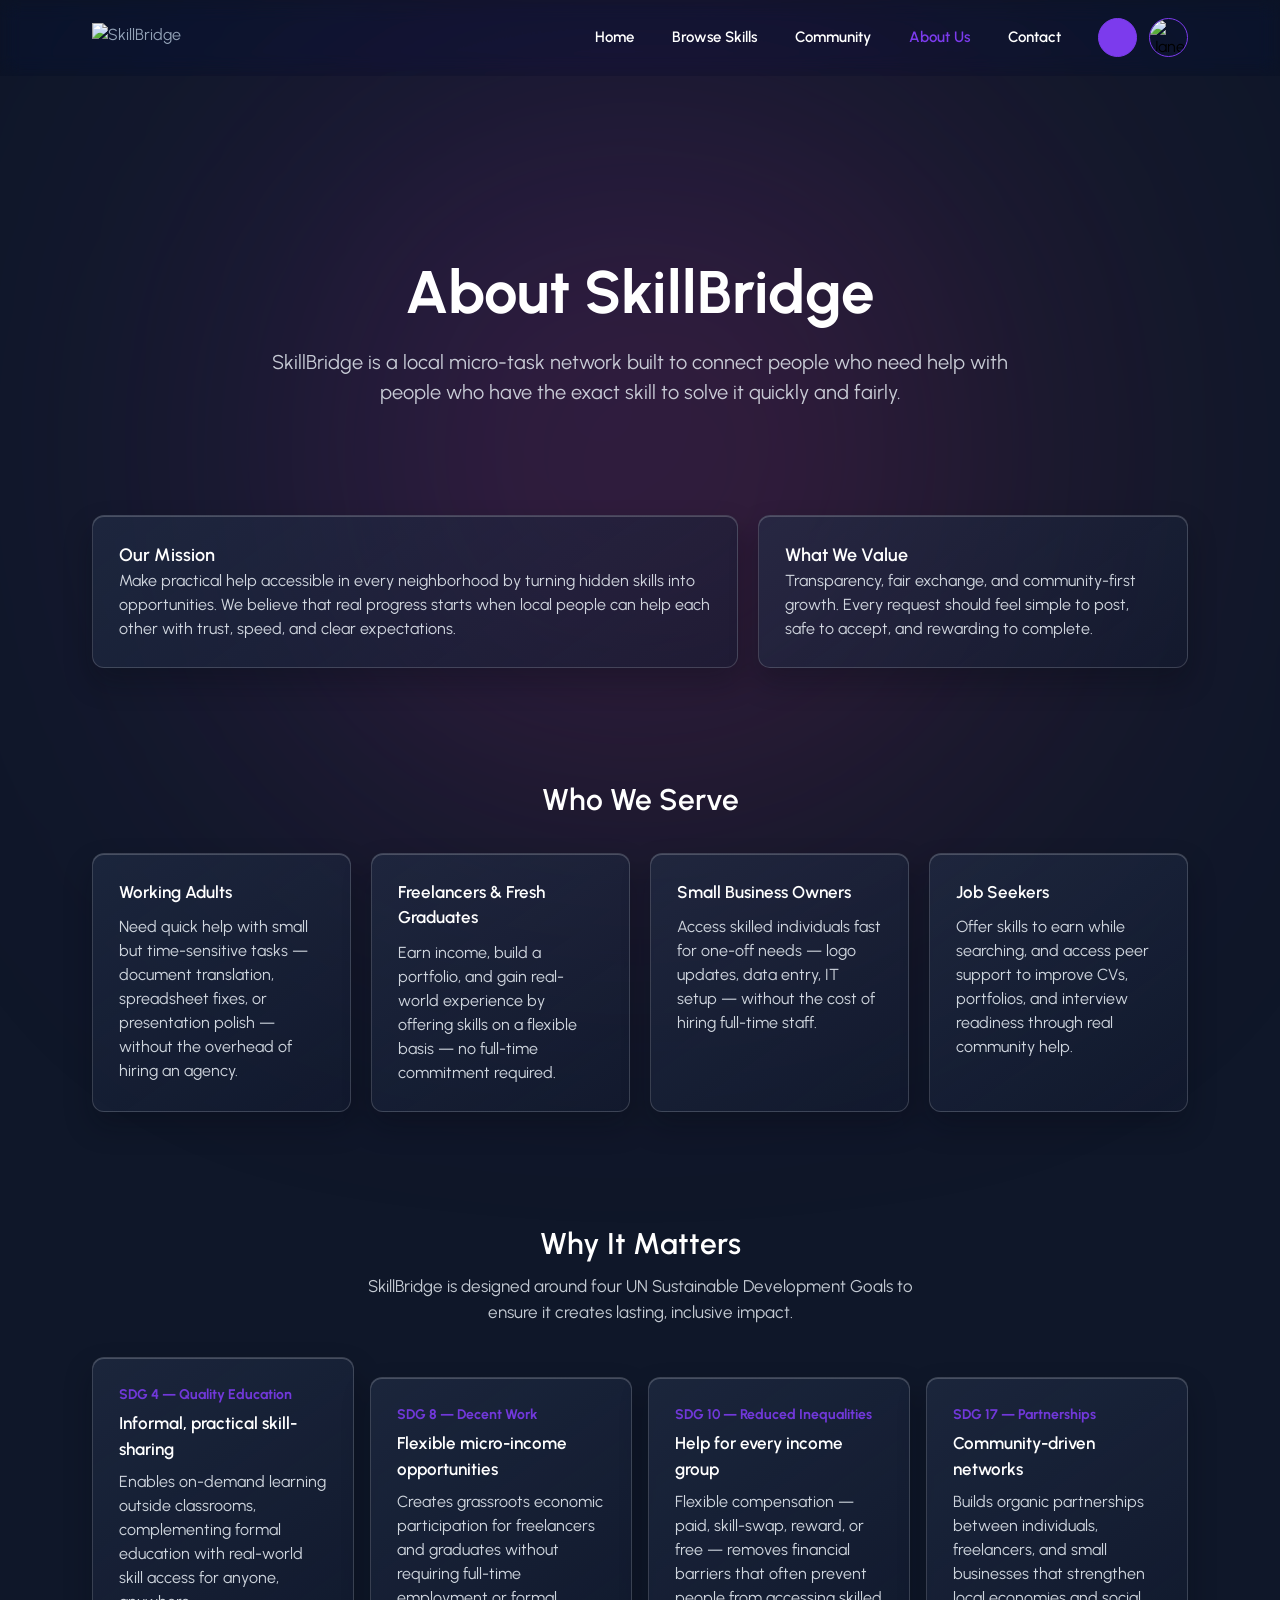
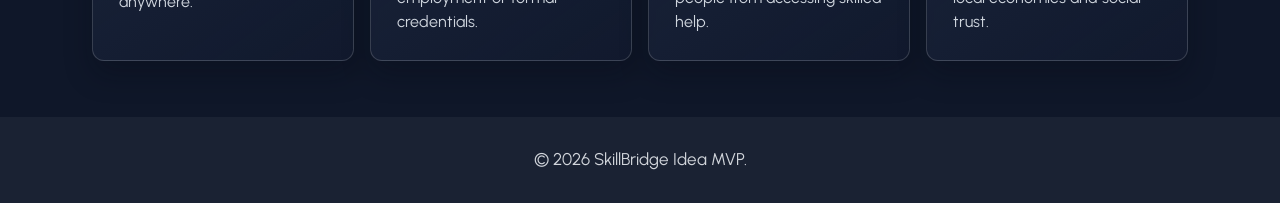
==== about-us.html @ 65a3cb04 "Initial commit to repository for documentation, references, and rollback" ====
<!doctype html>
<html lang="en">
    <head>
        <meta charset="UTF-8" />
        <meta http-equiv="X-UA-Compatible" content="IE=edge" />
        <meta name="viewport" content="width=device-width, initial-scale=1.0" />

        <title>SkillBridge - About Us</title>
        <meta name="title" content="SkillBridge - About Us" />
        <meta
            name="description"
            content="Learn the mission behind SkillBridge and how we empower local problem-solving."
        />

        <link rel="shortcut icon" href="./favicon.svg" type="image/svg+xml" />
        <link rel="preconnect" href="https://fonts.googleapis.com" />
        <link rel="preconnect" href="https://fonts.gstatic.com" crossorigin />
        <link
            href="https://fonts.googleapis.com/css2?family=Urbanist:wght@400;500;600;700&display=swap"
            rel="stylesheet"
        />
        <link rel="stylesheet" href="./assets/css/style.css" />

        <style>
            .page-hero {
                --section-padding: 220px 42px;
                text-align: center;
            }

            .page-hero .section-text {
                color: var(--alice-blue-2);
                opacity: 0.85;
                max-width: 760px;
                margin: 14px auto 0;
            }

            .about-panel {
                border: 1px solid var(--white_a16);
                border-radius: var(--radius-12);
                background: linear-gradient(
                    145deg,
                    hsla(220, 35%, 21%, 0.6),
                    hsla(224, 43%, 14%, 0.45)
                );
                box-shadow:
                    inset 0 1px 0 hsla(0, 0%, 100%, 0.2),
                    0 14px 28px hsla(220, 58%, 5%, 0.3);
                padding: 26px;
            }

            .about-panel + .about-panel {
                margin-top: 20px;
            }

            .about-panel p {
                color: var(--alice-blue-2);
                opacity: 0.9;
            }

            @media (min-width: 768px) {
                .page-hero {
                    --section-padding: 252px 52px;
                }

                .about-layout {
                    display: grid;
                    grid-template-columns: 1.2fr 0.8fr;
                    gap: 20px;
                }

                .about-layout .about-panel + .about-panel {
                    margin-top: 0;
                }
            }
        </style>
    </head>

    <body id="top">
        <header class="header" data-header>
            <div class="container">
                <a href="./index.html">
                    <img
                        src="./assets/images/logo-small.svg"
                        width="40"
                        height="40"
                        alt="SkillBridge home"
                        class="logo-small"
                    />
                    <img
                        src="./assets/images/logo.svg"
                        width="126"
                        height="28"
                        alt="SkillBridge home"
                        class="logo"
                    />
                </a>

                <nav class="navbar" data-navbar>
                    <ul class="navbar-list">
                        <li>
                            <a
                                href="./index.html"
                                class="navbar-link label-lg link:hover"
                                >Home</a
                            >
                        </li>
                        <li>
                            <a
                                href="./browse-skills.html"
                                class="navbar-link label-lg link:hover"
                                >Browse Skills</a
                            >
                        </li>
                        <li>
                            <a
                                href="./community.html"
                                class="navbar-link label-lg link:hover"
                                >Community</a
                            >
                        </li>
                        <li>
                            <a
                                href="./about-us.html"
                                class="navbar-link label-lg link:hover"
                                aria-current="page"
                                >About Us</a
                            >
                        </li>
                        <li>
                            <a
                                href="./contact.html"
                                class="navbar-link label-lg link:hover"
                                >Contact</a
                            >
                        </li>
                    </ul>
                </nav>

                <div class="header-action">
                    <button
                        class="btn-icon primary"
                        aria-label="Post a Task"
                        onclick="openTaskModal()"
                    >
                        <ion-icon name="add-circle-outline"></ion-icon>
                    </button>

                    <button
                        class="btn-icon profil-btn"
                        aria-label="SkillBridge account: Jane Doe"
                    >
                        <img
                            src="./assets/images/profile.jpg"
                            width="50"
                            height="50"
                            alt="Jane Doe"
                            class="img-cover"
                        />
                    </button>

                    <button
                        class="nav-toggle-btn"
                        aria-label="menu toggle"
                        data-nav-toggler
                    >
                        <ion-icon
                            name="menu-outline"
                            aria-hidden="true"
                            class="default-icon"
                        ></ion-icon>
                        <ion-icon
                            name="close-outline"
                            aria-hidden="true"
                            class="active-icon"
                        ></ion-icon>
                    </button>
                </div>
            </div>
        </header>

        <main>
            <article>
                <section
                    class="section page-hero"
                    aria-label="about skillbridge"
                >
                    <div class="container">
                        <h1 class="headline-lg">About SkillBridge</h1>
                        <p class="section-text body-lg">
                            SkillBridge is a local micro-task network built to
                            connect people who need help with people who have
                            the exact skill to solve it quickly and fairly.
                        </p>
                    </div>
                </section>

                <section class="section" aria-label="about details">
                    <div class="container about-layout">
                        <article class="about-panel">
                            <h2 class="title-md">Our Mission</h2>
                            <p>
                                Make practical help accessible in every
                                neighborhood by turning hidden skills into
                                opportunities. We believe that real progress
                                starts when local people can help each other
                                with trust, speed, and clear expectations.
                            </p>
                        </article>

                        <article class="about-panel">
                            <h2 class="title-md">What We Value</h2>
                            <p>
                                Transparency, fair exchange, and community-first
                                growth. Every request should feel simple to
                                post, safe to accept, and rewarding to complete.
                            </p>
                        </article>
                    </div>
                </section>

                <section class="section" aria-label="who we serve">
                    <div class="container">
                        <h2
                            class="headline-md section-title text-center"
                            style="margin-bottom: 32px"
                        >
                            Who We Serve
                        </h2>
                        <div
                            class="about-layout"
                            style="
                                grid-template-columns: repeat(
                                    auto-fit,
                                    minmax(220px, 1fr)
                                );
                                gap: 20px;
                                display: grid;
                            "
                        >
                            <article class="about-panel">
                                <h3
                                    class="title-sm"
                                    style="margin-bottom: 10px"
                                >
                                    Working Adults
                                </h3>
                                <p>
                                    Need quick help with small but
                                    time-sensitive tasks — document translation,
                                    spreadsheet fixes, or presentation polish —
                                    without the overhead of hiring an agency.
                                </p>
                            </article>

                            <article class="about-panel">
                                <h3
                                    class="title-sm"
                                    style="margin-bottom: 10px"
                                >
                                    Freelancers & Fresh Graduates
                                </h3>
                                <p>
                                    Earn income, build a portfolio, and gain
                                    real-world experience by offering skills on
                                    a flexible basis — no full-time commitment
                                    required.
                                </p>
                            </article>

                            <article class="about-panel">
                                <h3
                                    class="title-sm"
                                    style="margin-bottom: 10px"
                                >
                                    Small Business Owners
                                </h3>
                                <p>
                                    Access skilled individuals fast for one-off
                                    needs — logo updates, data entry, IT setup —
                                    without the cost of hiring full-time staff.
                                </p>
                            </article>

                            <article class="about-panel">
                                <h3
                                    class="title-sm"
                                    style="margin-bottom: 10px"
                                >
                                    Job Seekers
                                </h3>
                                <p>
                                    Offer skills to earn while searching, and
                                    access peer support to improve CVs,
                                    portfolios, and interview readiness through
                                    real community help.
                                </p>
                            </article>
                        </div>
                    </div>
                </section>

                <section class="section" aria-label="sdg alignment">
                    <div class="container">
                        <h2
                            class="headline-md section-title text-center"
                            style="margin-bottom: 10px"
                        >
                            Why It Matters
                        </h2>
                        <p
                            class="body-md text-center section-text"
                            style="
                                color: var(--alice-blue-2);
                                opacity: 0.85;
                                margin-bottom: 32px;
                            "
                        >
                            SkillBridge is designed around four UN Sustainable
                            Development Goals to ensure it creates lasting,
                            inclusive impact.
                        </p>
                        <div
                            style="
                                display: grid;
                                gap: 16px;
                                grid-template-columns: repeat(
                                    auto-fit,
                                    minmax(240px, 1fr)
                                );
                            "
                        >
                            <article class="about-panel">
                                <p
                                    class="label-md"
                                    style="
                                        color: var(--blue-violet);
                                        font-weight: var(--fw-700);
                                        margin-bottom: 6px;
                                    "
                                >
                                    SDG 4 — Quality Education
                                </p>
                                <h3 class="title-sm" style="margin-bottom: 8px">
                                    Informal, practical skill-sharing
                                </h3>
                                <p>
                                    Enables on-demand learning outside
                                    classrooms, complementing formal education
                                    with real-world skill access for anyone,
                                    anywhere.
                                </p>
                            </article>

                            <article class="about-panel">
                                <p
                                    class="label-md"
                                    style="
                                        color: var(--blue-violet);
                                        font-weight: var(--fw-700);
                                        margin-bottom: 6px;
                                    "
                                >
                                    SDG 8 — Decent Work
                                </p>
                                <h3 class="title-sm" style="margin-bottom: 8px">
                                    Flexible micro-income opportunities
                                </h3>
                                <p>
                                    Creates grassroots economic participation
                                    for freelancers and graduates without
                                    requiring full-time employment or formal
                                    credentials.
                                </p>
                            </article>

                            <article class="about-panel">
                                <p
                                    class="label-md"
                                    style="
                                        color: var(--blue-violet);
                                        font-weight: var(--fw-700);
                                        margin-bottom: 6px;
                                    "
                                >
                                    SDG 10 — Reduced Inequalities
                                </p>
                                <h3 class="title-sm" style="margin-bottom: 8px">
                                    Help for every income group
                                </h3>
                                <p>
                                    Flexible compensation — paid, skill-swap,
                                    reward, or free — removes financial barriers
                                    that often prevent people from accessing
                                    skilled help.
                                </p>
                            </article>

                            <article class="about-panel">
                                <p
                                    class="label-md"
                                    style="
                                        color: var(--blue-violet);
                                        font-weight: var(--fw-700);
                                        margin-bottom: 6px;
                                    "
                                >
                                    SDG 17 — Partnerships
                                </p>
                                <h3 class="title-sm" style="margin-bottom: 8px">
                                    Community-driven networks
                                </h3>
                                <p>
                                    Builds organic partnerships between
                                    individuals, freelancers, and small
                                    businesses that strengthen local economies
                                    and social trust.
                                </p>
                            </article>
                        </div>
                    </div>
                </section>
            </article>
        </main>

        <footer class="footer">
            <div class="footer-bottom">
                <div class="container">
                    <p class="body-md text-center copyright">
                        &copy; 2026 SkillBridge Idea MVP.
                    </p>
                </div>
            </div>
        </footer>

        <a
            href="#top"
            class="back-to-top btn-icon"
            aria-label="back to top"
            data-back-top-btn
        >
            <ion-icon name="arrow-up" aria-hidden="true"></ion-icon>
        </a>

        <div class="body-bg-shape"></div>

        <script src="./assets/js/script.js"></script>
        <script
            type="module"
            src="https://unpkg.com/ionicons@5.5.2/dist/ionicons/ionicons.esm.js"
        ></script>
        <script
            nomodule
            src="https://unpkg.com/ionicons@5.5.2/dist/ionicons/ionicons.js"
        ></script>
    </body>
</html>
---- assets/css/style.css ----
/*-----------------------------------*\
  #main.css
\*-----------------------------------*/

/**
 * copyright 2022 codewithsadee
 */

/*-----------------------------------*\
  #CUSTOM PROPERTY
\*-----------------------------------*/

:root {
    /**
   * colors
   */

    --prussian-blue: hsla(217, 33%, 17%, 1);
    --oxford-blue-2: hsla(222, 47%, 11%, 1);
    --oxford-blue: hsla(221, 33%, 15%, 1);
    --blue-violet: hsla(262, 83%, 58%, 1);
    --blue-violet_a5: hsla(262, 83%, 58%, 0.05);
    --blue-violet_a10: hsla(262, 83%, 58%, 0.1);
    --alice-blue: hsla(214, 32%, 91%, 1);
    --alice-blue-2: hsla(215, 30%, 92%, 1);
    --cultured: hsla(220, 14%, 96%, 1);
    --gainsboro: hsla(220, 13%, 91%, 1);
    --light-gray: hsla(216, 12%, 84%, 1);
    --white: hsla(0, 0%, 100%, 1);
    --white_a10: hsla(0, 0%, 100%, 0.1);
    --white_a12: hsla(0, 0%, 100%, 0.12);
    --white_a16: hsla(0, 0%, 100%, 0.16);
    --white_a20: hsla(0, 0%, 100%, 0.2);
    --white_a30: hsla(0, 0%, 100%, 0.3);
    --manatee: hsla(218, 11%, 65%, 1);
    --green-cyan: hsla(161, 94%, 30%, 1);
    --cadet-grey: hsla(215, 20%, 65%, 1);
    --electric-indigo: hsla(263, 70%, 50%, 1);
    --maximum-red: hsla(0, 72%, 51%, 1);
    --black: hsla(0, 0%, 0%, 1);
    --gunmetal: hsla(215, 28%, 17%, 1);

    /**
   * gradient color
   */

    --linear-gradient-1: linear-gradient(
        to top left,
        hsla(0, 72%, 51%, 0.4) 0%,
        hsla(262, 83%, 58%, 0.4)
    );
    --linear-gradient-2: linear-gradient(
        to right,
        hsla(262, 83%, 58%, 1),
        hsla(0, 72%, 51%, 1)
    );
    --glass-surface: linear-gradient(
        145deg,
        hsla(220, 35%, 20%, 0.5),
        hsla(224, 41%, 14%, 0.35)
    );
    --glass-border: var(--white_a20);
    --glass-highlight: inset 0 1px 0 var(--white_a30);

    /**
   * typography
   */

    --ff-urbanist: "Urbanist", sans-serif;

    --headline-lg: 3.6rem;
    --headline-md: 2.6rem;
    --title-lg: 2rem;
    --title-md: 1.8rem;
    --title-sm: 1.7rem;
    --body-lg: 2rem;
    --body-md: 1.7rem;
    --label-lg: 1.5rem;
    --label-md: 1.4rem;

    --fw-700: 700;
    --fw-600: 600;
    --fw-500: 500;

    /**
   * spacing
   */

    --section-padding: 32px;

    /**
   * box shadow
   */

    --shadow-1: 0 0 3px hsl(215, 28%, 17%);
    --shadow-2: 0 5px 13px hsl(215, 28%, 17%);
    --shadow-3: 0 5px 13px hsl(217, 19%, 27%);
    --shadow-4: 0 0 3px hsl(217, 19%, 27%);
    --shadow-5: 0 5px 13px hsla(214, 19%, 29%, 0.2);
    --shadow-glass: 0 12px 34px hsla(220, 60%, 4%, 0.35);

    /**
   * border radius
   */

    --radius-circle: 50%;
    --radius-pill: 100px;
    --radius-12: 12px;
    --radius-8: 8px;
    --radius-6: 6px;

    /**
   * transition
   */

    --transition-1: 0.25s ease;
    --transition-2: 0.5s ease;
}

/*-----------------------------------*\
  #RESET
\*-----------------------------------*/

*,
*::before,
*::after {
    margin: 0;
    padding: 0;
    box-sizing: border-box;
}

li {
    list-style: none;
}

a,
img,
span,
input,
button,
ion-icon {
    display: block;
}

a {
    text-decoration: none;
    color: inherit;
}

img {
    height: auto;
}

input,
button {
    background: none;
    border: none;
    font: inherit;
}

input {
    width: 100%;
}

button {
    cursor: pointer;
}

ion-icon {
    pointer-events: none;
    color: var(--white);
}

html {
    font-family: var(--ff-urbanist);
    font-size: 10px;
    scroll-behavior: smooth;
}

body {
    background-color: var(--oxford-blue-2);
    color: var(--cadet-grey);
    font-size: 1.6rem;
    line-height: 1.5;
    z-index: 1;
}

::-webkit-scrollbar {
    width: 10px;
}

::-webkit-scrollbar-track {
    background-color: hsl(0, 0%, 98%);
}

::-webkit-scrollbar-thumb {
    background-color: hsl(0, 0%, 80%);
}

::-webkit-scrollbar-thumb:hover {
    background-color: hsl(0, 0%, 70%);
}

/*-----------------------------------*\
  #REUSED STYLE
\*-----------------------------------*/

.container {
    padding-inline: 12px;
}

.body-bg-shape {
    position: fixed;
    top: 50%;
    left: 50%;
    transform: translate(-50%, -50%);
    width: 600px;
    height: 600px;
    background-image: var(--linear-gradient-1);
    border-radius: var(--radius-circle);
    filter: blur(200px);
    z-index: -1;
}

.headline-lg {
    color: var(--white);
    font-size: var(--headline-lg);
    font-weight: var(--fw-700);
}

.headline-md {
    font-size: var(--headline-md);
}

.headline-lg,
.headline-md {
    line-height: 1.35;
}

.title-lg {
    font-size: var(--title-lg);
}

.title-md {
    font-size: var(--title-md);
}

.title-sm {
    font-size: var(--title-sm);
}

.body-lg {
    font-size: var(--body-lg);
}

.body-md {
    font-size: var(--body-md);
}

.label-lg {
    font-size: var(--label-lg);
}

.label-md {
    font-size: var(--label-md);
}

.headline-md,
.title-lg,
.title-md,
.title-sm {
    color: var(--white);
    font-weight: var(--fw-600);
}

.btn-icon {
    width: 39px;
    height: 39px;
    display: grid;
    place-items: center;
    border-radius: var(--radius-circle);
    border: 1px solid var(--blue-violet);
}

.btn-icon ion-icon {
    --ionicon-stroke-width: 50px;
}

.btn-icon.primary {
    background-color: var(--blue-violet);
    transition: var(--transition-1);
}

.btn-icon.primary:is(:hover, :focus-visible) {
    background-color: var(--electric-indigo);
    border-color: var(--electric-indigo);
}

.link\:hover:is(:hover, :focus-visible) {
    color: var(--blue-violet);
}

.section {
    padding-block: var(--section-padding);
}

.btn {
    background-color: var(--blue-violet);
    color: var(--white);
    max-width: max-content;
    font-size: var(--body-md);
    font-weight: var(--fw-600);
    padding: 8px 20px;
    border-radius: var(--radius-pill);
    display: flex;
    align-items: center;
    gap: 4px;
    transition: var(--transition-1);
}

.btn:is(:hover, :focus-visible) {
    background-color: var(--electric-indigo);
}

.text-center {
    text-align: center;
}

.section-title {
    margin-block-end: 44px;
}

.card {
    background-color: var(--oxford-blue-2);
    border-radius: var(--radius-8);
    border: 1px solid var(--white_a12);
}

.card-banner {
    border-radius: var(--radius-8);
}

.img-holder {
    aspect-ratio: var(--width) / var(--height);
    background-color: var(--oxford-blue);
    overflow: hidden;
}

.img-cover {
    width: 100%;
    height: 100%;
    object-fit: cover;
    transition: var(--transition-2);
}

.btn-link {
    display: flex;
    align-items: center;
    gap: 4px;
    max-width: max-content;
    color: var(--white);
    font-weight: var(--fw-600);
    letter-spacing: 0.5px;
}

.btn-link ion-icon {
    color: inherit;
}

.grid-list {
    display: grid;
    gap: 32px;
}

[data-reveal] {
    opacity: 0;
    transform: translateY(24px);
    transition:
        opacity 550ms ease,
        transform 550ms ease;
    transition-delay: var(--reveal-delay, 0s);
}

[data-reveal].is-visible {
    opacity: 1;
    transform: translateY(0);
}

/*-----------------------------------*\
  #HEADER
\*-----------------------------------*/

.header .logo {
    display: none;
}

.header {
    position: absolute;
    top: 0;
    left: 0;
    width: 100%;
    background: var(--glass-surface);
    border-bottom: 1px solid var(--glass-border);
    box-shadow: var(--glass-highlight), var(--shadow-glass);
    backdrop-filter: blur(14px) saturate(160%);
    -webkit-backdrop-filter: blur(14px) saturate(160%);
    padding-block: 16px;
    z-index: 4;
}

.header.active {
    position: fixed;
    animation: slideIn 0.5s ease forwards;
}

@keyframes slideIn {
    0% {
        transform: translateY(-100%);
    }
    100% {
        transform: translateY(0);
    }
}

.header .container {
    display: flex;
    justify-content: space-between;
    align-items: center;
}

.header-action {
    display: flex;
    gap: 8px;
}

.nav-toggle-btn.active .default-icon,
.nav-toggle-btn .active-icon {
    display: none;
}

.nav-toggle-btn .default-icon,
.nav-toggle-btn.active .active-icon {
    display: block;
}

.header .profil-btn {
    overflow: hidden;
}

.nav-toggle-btn {
    font-size: 3.5rem;
}

.navbar {
    position: absolute;
    top: 100%;
    left: 0;
    width: 100%;
    height: 0;
    background: linear-gradient(
        145deg,
        hsla(220, 34%, 18%, 0.95),
        hsla(223, 43%, 11%, 0.9)
    );
    border-top: 1px solid var(--white_a16);
    border-bottom: 1px solid var(--white_a16);
    padding-inline: 16px;
    box-shadow: var(--shadow-1);
    z-index: 1;
    overflow: hidden;
}

.navbar.active {
    height: max-content;
}

.navbar-link {
    color: var(--white);
    font-weight: var(--fw-600);
    padding: 10px 13px;
}

/*-----------------------------------*\
  #HERO
\*-----------------------------------*/

.hero {
    position: relative;
    --section-padding: 220px 64px;
    text-align: center;
}

.hero-title .span {
    display: inline;
    background-image: var(--linear-gradient-2);
    background-clip: text;
    -webkit-background-clip: text;
    -webkit-text-fill-color: transparent;
}

.hero .section-text {
    color: var(--white);
    opacity: 0.7;
    margin-block: 16px 32px;
}

.hero .btn {
    margin-inline: auto;
    box-shadow: 0 0 0 0 hsla(262, 83%, 58%, 0.45);
    animation: heroCtaPulse 3s ease-in-out infinite;
}

@keyframes heroCtaPulse {
    0%,
    100% {
        box-shadow: 0 0 0 0 hsla(262, 83%, 58%, 0.12);
    }

    50% {
        box-shadow: 0 0 0 10px hsla(262, 83%, 58%, 0);
    }
}

/*-----------------------------------*\
  #TOP COLLECTION
\*-----------------------------------*/

.top-collection .title-wrapper .btn-link {
    display: none;
}

.top-collection .slider {
    --slider-item: 1;

    position: relative;
    margin-inline: -8px;
    padding: 4px 12px;
    overflow-x: hidden;
}

.top-collection .slider-container {
    position: relative;
    display: flex;
    transition: transform 300ms ease;
}

.top-collection .slider-item {
    min-width: calc(100% / var(--slider-item));
    width: calc(100% / var(--slider-item));
    padding-inline: 12px;
}

.collection-card {
    padding: 12px;
    box-shadow: var(--glass-highlight), var(--shadow-glass);
    border: 1px solid var(--white_a16);
    background: var(--glass-surface);
    backdrop-filter: blur(8px) saturate(130%);
    -webkit-backdrop-filter: blur(8px) saturate(130%);
}

.collection-card .card-content {
    padding: 16px;
}

.collection-card .card-profile {
    position: relative;
    width: 64px;
    margin-block-start: -50px;
    box-shadow: var(--shadow-2);
    background-color: var(--oxford-blue);
}

.collection-card .card-profile img {
    border-radius: var(--radius-6);
}

.collection-card .card-profile ion-icon {
    position: absolute;
    bottom: -8px;
    right: -8px;
    color: var(--green-cyan);
    font-size: 2.3rem;
}

.collection-card .card-title {
    margin-block-start: 12px;
}

.collection-card .card-author {
    display: flex;
    gap: 2px;
    font-style: italic;
}

.collection-card .card-author .link {
    font-style: normal;
    color: var(--blue-violet);
}

.collection-card .card-text {
    margin-block-start: 4px;
}

.slider-btn {
    position: absolute;
    top: 50%;
    transform: translateY(-50%);
    background-color: var(--oxford-blue-2);
    font-size: 1.7rem;
    width: 32px;
    height: 32px;
    display: grid;
    place-items: center;
    border-radius: var(--radius-circle);
    box-shadow: var(--shadow-2);
    transition: var(--transition-1);
}

.slider-btn:is(:hover, :focus-visible) {
    background-color: var(--blue-violet);
}

.slider-btn:disabled {
    display: none;
}

.slider-btn.prev {
    left: 10px;
}

.slider-btn.next {
    right: 10px;
}

.top-collection .container > .btn-link {
    margin-inline: auto;
    margin-block-start: 32px;
}

/*-----------------------------------*\
  #DISCOVER
\*-----------------------------------*/

.discover-card {
    padding: 8px;
    border: 1px solid var(--white_a16);
    background: linear-gradient(
        145deg,
        hsla(220, 34%, 20%, 0.52),
        hsla(224, 39%, 13%, 0.44)
    );
    box-shadow: var(--shadow-5);
    transition: var(--transition-1);
}

.discover-card:is(:hover, :focus-within) {
    box-shadow: var(--shadow-3);
    transform: translateY(-8px);
}

.discover-card .card-banner {
    position: relative;
}

.discover-card:is(:hover, :focus-within) .img-cover {
    transform: scale(1.1);
}

.discover-card .btn {
    padding: 8px 16px;
    font-size: var(--label-md);
    position: absolute;
    top: calc(100% + 50px);
    left: 50%;
    transform: translate(-50%, -50%);
    transition: var(--transition-2);
}

.discover-card:is(:hover, :focus) .btn {
    top: 50%;
}

.discover-card .card-profile {
    display: flex;
    align-items: center;
    gap: 8px;
    margin-block-start: 12px;
}

.discover-card .card-profile .img {
    border-radius: var(--radius-circle);
}

.discover-card .card-title {
    margin-block: 12px;
}

.discover-card .card-meta {
    background-color: var(--prussian-blue);
    display: flex;
    justify-content: space-between;
    padding: 8px;
    border-radius: var(--radius-8);
}

.discover-card .card-price {
    color: var(--white);
    display: flex;
    gap: 4px;
    font-weight: var(--fw-500);
}

.discover-card .countdown {
    position: absolute;
    bottom: 12px;
    left: 50%;
    transform: translateX(-50%);
    min-width: max-content;
    background-image: var(--linear-gradient-2);
    color: var(--white);
    font-weight: var(--fw-700);
    padding: 4px 16px;
    border-radius: var(--radius-pill);
    display: flex;
    align-items: center;
    gap: 4px;
}

.discover-card .countdown ion-icon {
    --ionicon-stroke-width: 50px;
    font-size: 2.2rem;
}

.discover .btn-link {
    margin-inline: auto;
    margin-block-start: 32px;
}

/*-----------------------------------*\
  #SELLERS
\*-----------------------------------*/

.seller-card {
    display: flex;
    align-items: center;
    gap: 12px;
    padding: 12px;
}

.seller-card .card-banner {
    position: relative;
    background-color: var(--oxford-blue);
}

.seller-card .card-banner img {
    border-radius: inherit;
}

.seller-card .card-banner ion-icon {
    position: absolute;
    top: -4px;
    right: -8px;
    font-size: 2rem;
    color: var(--green-cyan);
}

.seller-card .user-name {
    margin-block-start: 2px;
}

.seller-card .btn-icon {
    flex-shrink: 0;
    margin-inline-start: auto;
    border: 1px solid var(--blue-violet_a10);
    background-color: var(--bg, var(--blue-violet_a5));
    color: var(--color, var(--blue-violet));
    transition: var(--transition-1);
}

.seller-card .btn-icon ion-icon {
    color: var(--color);
    --ionicon-stroke-width: 55px;
}

.seller-card .btn-icon:is(:hover, :focus-visible) {
    --bg: var(--blue-violet);
    --color: var(--white);
}

/*-----------------------------------*\
  #QNA
\*-----------------------------------*/

.qna .section-title {
    margin-block-end: 16px;
}

.qna-list {
    margin-block-start: 60px;
    display: grid;
    gap: 16px;
}

.qna-card {
    box-shadow: var(--shadow-1);
    border-radius: var(--radius-6);
    overflow: hidden;
}

.qna-btn {
    width: 100%;
    display: flex;
    justify-content: space-between;
    align-items: center;
    gap: 16px;
    text-align: left;
    padding: 20px;
}

.qna-btn ion-icon {
    flex-shrink: 0;
}

.qna-card.active .qna-btn {
    background-color: var(--gunmetal);
}

.qna-card.active .qna-btn > * {
    color: var(--blue-violet);
}

.qna-card.active .qna-btn ion-icon {
    transform: rotate(0.5turn);
}

.qna-content .body-md {
    padding: 20px;
}

.qna-content {
    display: none;
}

.qna-card.active .qna-content {
    display: block;
}

/*-----------------------------------*\
  #CONTACT
\*-----------------------------------*/

.contact .section-title {
    margin-block-end: 16px;
}

.contact .btn {
    margin-inline: auto;
    margin-block-start: 24px;
}

/*-----------------------------------*\
  #NEWSLETTER
\*-----------------------------------*/

.newsletter {
    position: relative;
    margin-block-end: -200px;
}

.newsletter-card {
    position: relative;
    background-color: var(--oxford-blue-2);
    padding: 40px 24px;
    border-radius: var(--radius-12);
    box-shadow: var(--shadow-1);
    overflow: hidden;
    z-index: 1;
}

.newsletter-card .card-text {
    margin-block: 8px 32px;
}

.newsletter .input-field {
    background-color: var(--oxford-blue-2);
    font-size: var(--body-md);
    color: var(--white);
    padding: 12px 24px;
    box-shadow: var(--shadow-1);
    border-radius: var(--radius-pill);
    outline: none;
    margin-block-end: 16px;
}

.newsletter .input-field::placeholder {
    color: var(--manatee);
}

.newsletter .input-field:focus {
    box-shadow: var(--shadow-4);
}

.newsletter .btn {
    margin-inline: auto;
}

.newsletter .bg-icon {
    position: absolute;
    font-size: 7.2rem;
    opacity: 0.05;
    z-index: -1;
}

.newsletter .bg-icon-1 {
    top: -24px;
    left: -24px;
    transform: rotate(-45deg);
}

.newsletter .bg-icon-2 {
    bottom: -16px;
    right: -16px;
}

/*-----------------------------------*\
  #FOOTER
\*-----------------------------------*/

.footer {
    background-color: var(--oxford-blue);
}

.footer-top {
    padding-block-start: calc(var(--section-padding) + 200px);
    border-block-end: 1px solid var(--white_a10);
}

.footer-top .container {
    display: grid;
    gap: 32px;
}

.footer-brand .footer-text {
    color: var(--light-gray);
    margin-block-start: 24px;
}

.footer-list-title {
    margin-block-end: 24px;
}

.footer-link {
    display: flex;
    align-items: center;
    gap: 2px;
    padding-block: 5px;
    color: var(--light-gray);
}

.footer-link ion-icon {
    color: inherit;
}

.footer-list-item {
    display: flex;
    flex-wrap: wrap;
    align-items: center;
    gap: 8px;
}

.footer-list ul:first-child {
    margin-block-end: 24px;
}

.footer-list-item ion-icon {
    color: var(--blue-violet);
    font-size: 2rem;
    --ionicon-stroke-width: 40px;
}

.footer-bottom {
    padding-block: 30px;
    color: var(--light-gray);
}

.copyright .span {
    display: inline;
    color: var(--maximum-red);
}

/*-----------------------------------*\
  #BACK TO TOP
\*-----------------------------------*/

.back-to-top {
    background-color: var(--blue-violet);
    position: fixed;
    bottom: 10px;
    right: 20px;
    z-index: 4;
    visibility: hidden;
    opacity: 0;
    transition: var(--transition-1);
}

.back-to-top.active {
    visibility: visible;
    opacity: 1;
    transform: translateY(-10px);
}

.mobile-contact-cta {
    position: fixed;
    left: 12px;
    right: 12px;
    bottom: 12px;
    z-index: 5;
    display: grid;
    grid-template-columns: repeat(3, 1fr);
    gap: 8px;
    padding: 8px;
    border-radius: var(--radius-pill);
    border: 1px solid var(--white_a20);
    background: linear-gradient(
        145deg,
        hsla(220, 34%, 18%, 0.92),
        hsla(224, 43%, 12%, 0.88)
    );
    box-shadow:
        inset 0 1px 0 hsla(0, 0%, 100%, 0.2),
        0 16px 34px hsla(220, 62%, 4%, 0.5);
    backdrop-filter: blur(12px) saturate(140%);
    -webkit-backdrop-filter: blur(12px) saturate(140%);
}

.mobile-contact-link {
    border-radius: var(--radius-pill);
    border: 1px solid var(--white_a16);
    padding: 9px 6px;
    display: grid;
    place-items: center;
    gap: 4px;
    color: var(--alice-blue-2);
    font-weight: var(--fw-600);
    background: hsla(220, 34%, 12%, 0.45);
    transition: var(--transition-1);
}

.mobile-contact-link ion-icon {
    font-size: 1.8rem;
}

.mobile-contact-link:is(:hover, :focus-visible) {
    border-color: var(--blue-violet);
    color: var(--white);
    background: hsla(262, 83%, 58%, 0.22);
}

/*-----------------------------------*\
  #ACTIVE NAV LINK
\*-----------------------------------*/

.navbar-link[aria-current="page"] {
    color: var(--blue-violet);
}

/*-----------------------------------*\
  #MODALS
\*-----------------------------------*/

.modal-overlay {
    position: fixed;
    top: 0;
    left: 0;
    right: 0;
    bottom: 0;
    background: rgba(6, 10, 20, 0.62);
    backdrop-filter: blur(7px);
    -webkit-backdrop-filter: blur(7px);
    z-index: 1000;
    display: none;
    justify-content: center;
    align-items: center;
    padding: 16px;
}

.modal-overlay.active {
    display: flex;
}

.sb-modal {
    background: linear-gradient(
        145deg,
        hsla(220, 34%, 20%, 0.72),
        hsla(224, 42%, 14%, 0.58)
    );
    border: 1px solid hsla(0, 0%, 100%, 0.22);
    border-radius: var(--radius-12);
    box-shadow:
        inset 0 1px 0 hsla(0, 0%, 100%, 0.24),
        0 18px 44px hsla(220, 62%, 4%, 0.45);
    backdrop-filter: blur(14px) saturate(145%);
    -webkit-backdrop-filter: blur(14px) saturate(145%);
    width: 90%;
    max-width: 500px;
    max-height: 90vh;
    overflow-y: auto;
    padding: 30px;
    position: relative;
}

.sb-modal-close {
    position: absolute;
    top: 15px;
    right: 15px;
    background: none;
    border: none;
    color: var(--white);
    font-size: 2.4rem;
    cursor: pointer;
    display: flex;
    align-items: center;
}

.sb-input {
    width: 100%;
    padding: 10px 15px;
    background: hsla(220, 34%, 12%, 0.5);
    border: 1px solid hsla(0, 0%, 100%, 0.18);
    border-radius: var(--radius-8);
    color: var(--white);
    margin-bottom: 15px;
    font-family: var(--ff-urbanist);
    font-size: var(--body-md);
}

.sb-input::placeholder {
    color: hsla(215, 30%, 92%, 0.68);
}

.sb-input:focus {
    outline: 2px solid hsla(262, 83%, 58%, 0.5);
    outline-offset: 1px;
    border-color: hsla(262, 83%, 58%, 0.7);
}

.sb-textarea {
    resize: vertical;
    min-height: 100px;
}

.swipe-container {
    position: relative;
    width: 100%;
    height: 350px;
    perspective: 1000px;
    margin-bottom: 20px;
}

.swipe-card {
    position: absolute;
    top: 0;
    left: 0;
    width: 100%;
    height: 100%;
    background: linear-gradient(
        145deg,
        hsla(220, 34%, 22%, 0.78),
        hsla(224, 43%, 14%, 0.64)
    );
    border: 1px solid hsla(0, 0%, 100%, 0.2);
    border-radius: var(--radius-12);
    box-shadow:
        inset 0 1px 0 hsla(0, 0%, 100%, 0.22),
        0 14px 30px hsla(220, 60%, 4%, 0.4);
    padding: 20px;
    display: flex;
    flex-direction: column;
    align-items: center;
    text-align: center;
    transition:
        transform 0.3s ease,
        opacity 0.3s ease;
    cursor: grab;
    user-select: none;
}

.swipe-card img {
    width: 100px;
    height: 100px;
    border-radius: 50%;
    margin-bottom: 15px;
    object-fit: cover;
}

.swipe-card h3 {
    font-size: 2rem;
    color: var(--white);
    margin-bottom: 5px;
}

.swipe-card p {
    color: hsla(215, 30%, 92%, 0.86);
    margin-bottom: 10px;
}

.swipe-card .rating {
    color: #ffb800;
    font-size: 1.4rem;
}

.swipe-actions {
    display: flex;
    justify-content: center;
    gap: 20px;
}

.btn-swipe {
    width: 60px;
    height: 60px;
    border-radius: 50%;
    display: flex;
    align-items: center;
    justify-content: center;
    font-size: 2.4rem;
    border: 2px solid;
    cursor: pointer;
    background: linear-gradient(
        145deg,
        hsla(220, 34%, 20%, 0.82),
        hsla(224, 42%, 14%, 0.7)
    );
    transition: all 0.2s;
}

.btn-swipe.reject {
    border-color: #ff4b4b;
    color: #ff4b4b;
}
.btn-swipe.accept {
    border-color: #00e676;
    color: #00e676;
}
.btn-swipe:hover {
    transform: scale(1.1);
}
.btn-swipe.reject:hover {
    background: #ff4b4b;
    color: var(--white);
}
.btn-swipe.accept:hover {
    background: #00e676;
    color: var(--white);
}

/*-----------------------------------*\
  #STATS STRIP
\*-----------------------------------*/

.stats-strip {
    padding-block: 16px 48px;
}

.stats-grid {
    display: grid;
    grid-template-columns: repeat(2, 1fr);
    gap: 14px;
}

.stat-card {
    padding: 22px 16px;
    border-radius: var(--radius-12);
    border: 1px solid var(--white_a16);
    background: var(--glass-surface);
    box-shadow: var(--shadow-glass);
    text-align: center;
}

.stat-value {
    font-size: 2.8rem;
    font-weight: var(--fw-700);
    background: var(--linear-gradient-2);
    -webkit-background-clip: text;
    -webkit-text-fill-color: transparent;
    background-clip: text;
    line-height: 1.2;
    margin-bottom: 6px;
}

.stat-desc {
    color: var(--white);
    font-weight: var(--fw-600);
    font-size: var(--label-lg);
    margin-bottom: 4px;
}

.stat-sub {
    color: var(--cadet-grey);
    font-size: var(--label-md);
}

/*-----------------------------------*\
  #TRUST
\*-----------------------------------*/

.trust .section-title {
    margin-block-end: 16px;
}

.trust .section-text {
    margin-block-end: 26px;
}

.trust-layout {
    display: grid;
    gap: 20px;
}

.trust-photos {
    display: grid;
    grid-template-columns: repeat(2, 1fr);
    gap: 12px;
}

.trust-photo {
    border-radius: var(--radius-12);
    overflow: hidden;
    border: 1px solid var(--white_a16);
    background: var(--glass-surface);
    box-shadow: var(--shadow-glass);
    min-height: 130px;
}

.trust-photo-lg {
    min-height: 180px;
}

.trust-cards {
    display: grid;
    gap: 12px;
}

.trust-card {
    padding: 18px;
    border: 1px solid var(--white_a16);
    background: var(--glass-surface);
    box-shadow: var(--shadow-glass);
}

.trust-quote {
    color: var(--alice-blue-2);
    font-size: 1.55rem;
    line-height: 1.65;
    margin-block-end: 10px;
}

.trust-meta {
    color: var(--cadet-grey);
    font-size: 1.35rem;
    font-weight: var(--fw-500);
}

/*-----------------------------------*\
  #MODAL FORM HELPERS
\*-----------------------------------*/

.sb-label {
    display: block;
    font-size: 1.4rem;
    color: var(--alice-blue-2);
    opacity: 0.9;
    margin-bottom: 5px;
    margin-top: 10px;
}

.sb-form-row {
    display: grid;
    grid-template-columns: 1fr 1fr;
    gap: 10px;
    margin-bottom: 0;
}

.sb-form-row .sb-input {
    margin-bottom: 0;
}

.sb-select {
    -webkit-appearance: none;
    appearance: none;
    background-image: url("data:image/svg+xml,%3Csvg xmlns='http://www.w3.org/2000/svg' width='12' height='8' viewBox='0 0 12 8'%3E%3Cpath d='M1 1l5 5 5-5' stroke='%23889ab0' stroke-width='1.5' fill='none' stroke-linecap='round'/%3E%3C/svg%3E");
    background-repeat: no-repeat;
    background-position: right 12px center;
    padding-right: 32px;
    cursor: pointer;
}

.sb-select option {
    background: var(--oxford-blue-2);
    color: var(--white);
}

/*-----------------------------------*\
  #HELPER CAROUSEL
\*-----------------------------------*/

.helper-counter-text {
    color: var(--cadet-grey);
    font-size: 1.4rem;
    text-align: center;
    margin-bottom: 12px;
}

.helper-card-view {
    display: flex;
    gap: 16px;
    align-items: flex-start;
    padding: 16px;
    border-radius: var(--radius-12);
    border: 1px solid var(--white_a16);
    background: var(--glass-surface);
    box-shadow: var(--shadow-glass);
    margin-bottom: 14px;
    min-height: 170px;
    transition: var(--transition-1);
}

.helper-card-photo {
    position: relative;
    flex-shrink: 0;
    display: flex;
    flex-direction: column;
    align-items: center;
    gap: 8px;
}

.helper-card-photo img {
    width: 72px;
    height: 72px;
    border-radius: var(--radius-circle);
    object-fit: cover;
    border: 2px solid var(--white_a20);
}

.helper-badge {
    white-space: nowrap;
    font-size: 1.05rem;
    font-weight: var(--fw-600);
    padding: 3px 9px;
    border-radius: var(--radius-pill);
    background: var(--linear-gradient-2);
    color: var(--white);
    text-align: center;
}

.helper-card-meta {
    flex: 1;
    min-width: 0;
}

.helper-name-row {
    display: flex;
    align-items: center;
    gap: 8px;
    margin-bottom: 4px;
    flex-wrap: wrap;
}

.helper-passed-badge {
    font-size: 1.15rem;
    color: var(--cadet-grey);
    opacity: 0.8;
    font-style: italic;
}

.helper-skill {
    color: var(--alice-blue-2);
    font-size: 1.4rem;
    margin-bottom: 6px;
}

.helper-rating {
    font-size: 1.4rem;
    color: hsl(44, 100%, 70%);
    margin-bottom: 8px;
}

.helper-rating-detail {
    color: var(--cadet-grey);
    font-size: 1.3rem;
}

.helper-bio {
    font-size: 1.35rem;
    color: var(--cadet-grey);
    font-style: italic;
    margin-bottom: 8px;
    line-height: 1.5;
}

.helper-rate {
    display: inline-block;
    font-size: 1.3rem;
    font-weight: var(--fw-600);
    padding: 4px 12px;
    border-radius: var(--radius-pill);
    border: 1px solid var(--white_a16);
    color: var(--alice-blue-2);
    background: hsla(262, 83%, 58%, 0.14);
}

.helper-nav-row {
    display: flex;
    align-items: center;
    justify-content: space-between;
    gap: 10px;
    margin-bottom: 14px;
}

.helper-nav-btn {
    display: flex;
    align-items: center;
    gap: 4px;
    padding: 8px 14px;
    border-radius: var(--radius-pill);
    border: 1px solid var(--white_a16);
    color: var(--alice-blue-2);
    font-size: 1.35rem;
    font-weight: var(--fw-500);
    font-family: var(--ff-urbanist);
    transition: var(--transition-1);
    background: hsla(220, 34%, 12%, 0.4);
    cursor: pointer;
}

.helper-nav-btn:is(:hover, :focus-visible) {
    border-color: var(--blue-violet);
    color: var(--white);
}

.helper-nav-btn:disabled {
    opacity: 0.3;
    cursor: not-allowed;
    pointer-events: none;
}

.helper-nav-btn ion-icon {
    font-size: 1.5rem;
    color: currentColor;
    pointer-events: none;
}

.helper-nav-dots {
    display: flex;
    gap: 5px;
    align-items: center;
    flex-wrap: wrap;
    justify-content: center;
    flex: 1;
}

.helper-dot {
    width: 7px;
    height: 7px;
    border-radius: var(--radius-circle);
    background: var(--white_a20);
    transition: var(--transition-1);
    flex-shrink: 0;
}

.helper-dot.active {
    background: var(--blue-violet);
    transform: scale(1.35);
}

.helper-dot.passed {
    background: var(--cadet-grey);
    opacity: 0.45;
}

@media (max-width: 480px) {
    .sb-form-row {
        grid-template-columns: 1fr;
    }

    .helper-card-view {
        flex-direction: column;
        align-items: center;
    }

    .helper-card-meta {
        text-align: center;
    }

    .mobile-contact-link .label-md {
        font-size: 1.2rem;
    }
}

/*-----------------------------------*\
  #MEDIA QUERIES
\*-----------------------------------*/

/**
 * responsive for large than 575px screen
 */

@media (min-width: 575px) {
    /**
   * REUSED STYLE
   */

    .container {
        max-width: 480px;
        width: 100%;
        margin-inline: auto;
    }

    /**
   * HEADER
   */

    .header .container {
        max-width: unset;
    }

    /**
   * NEWSLETTER
   */

    .newsletter .input-wrapper {
        position: relative;
    }

    .newsletter .input-field {
        margin-block-end: 0;
        padding-inline-end: 140px;
    }

    .newsletter .btn {
        position: absolute;
        top: 4px;
        right: 4px;
        bottom: 4px;
    }
}

/**
 * responsive for large than 768px screen
 */

@media (min-width: 768px) {
    /**
   * CUSTOM PROPERTY
   */

    :root {
        /**
     * typography
     */

        --headline-md: 3rem;

        /**
     * spacing
     */

        --section-padding: 48px;
    }

    /**
   * REUSED STYLE
   */

    .container,
    .header .container {
        max-width: 768px;
    }

    .grid-list {
        grid-template-columns: 1fr 1fr;
        gap: 24px;
    }

    .mobile-contact-cta {
        display: none;
    }

    .back-to-top {
        bottom: 20px;
    }

    .stats-grid {
        grid-template-columns: repeat(4, 1fr);
    }

    .trust-layout {
        grid-template-columns: 1fr 1fr;
        align-items: start;
    }

    .trust-photo-lg {
        min-height: 220px;
    }

    .stat-value {
        font-size: 3.4rem;
    }

    .section-text {
        max-width: 575px;
        margin-inline: auto;
    }

    /**
   * HEADER
   */

    .logo-small {
        display: none;
    }

    .header .logo {
        display: block;
    }

    /**
   * HERO
   */

    .hero {
        --section-padding: 260px 80px;
    }

    /**
   * TOP COLLECTION
   */

    .top-collection .title-wrapper .btn-link {
        display: flex;
        margin: 0;
    }

    .top-collection .title-wrapper {
        display: flex;
        justify-content: space-between;
        align-items: flex-start;
    }

    .top-collection .slider {
        --slider-item: 2;

        margin-inline: -16px;
        padding-inline: 8px;
    }

    .top-collection .slider-item {
        padding-inline: 12px;
    }

    .top-collection .container > .btn-link {
        display: none;
    }

    /**
   * DISCOVER
   */

    .discover .btn-link {
        margin-block-start: 60px;
    }

    /**
   * NEWSLETTER
   */

    .newsletter {
        margin-block-end: -130px;
    }

    .newsletter-card {
        display: grid;
        grid-template-columns: 1fr 1fr;
        align-items: center;
        gap: 32px;
    }

    .newsletter .text-center {
        text-align: left;
    }

    .newsletter .headline-md {
        --headline-md: 2.6rem;
    }

    .newsletter-card .card-text {
        margin-block-end: 0;
    }

    /**
   * FOOTER
   */

    .footer-top {
        padding-block-start: calc(var(--section-padding) + 80px);
    }

    .footer-top .container {
        grid-template-columns: 1fr 1fr;
    }

    .footer-brand {
        padding-inline-end: 40px;
    }
}

/**
 * responsive for large than 992px screen
 */

@media (min-width: 992px) {
    /**
   * CUSTOM PROPERTY
   */

    :root {
        /**
     * typography
     */

        --headline-lg: 6rem;
    }

    /**
   * REUSED STYLE
   */

    .container,
    .header .container {
        max-width: 950px;
    }

    .grid-list {
        grid-template-columns: repeat(3, 1fr);
    }

    /**
   * HEADER
   */

    .header {
        background: rgba(6, 9, 20, 0.22);
        border-bottom: 1px solid transparent;
        box-shadow: none;
        backdrop-filter: blur(10px) saturate(150%);
        -webkit-backdrop-filter: blur(10px) saturate(150%);
    }

    .header.active {
        background: var(--glass-surface);
        border-bottom: 1px solid var(--glass-border);
        box-shadow: var(--glass-highlight), var(--shadow-glass);
    }

    .nav-toggle-btn {
        display: none;
    }

    .header-action {
        gap: 12px;
    }

    .navbar,
    .navbar.active {
        all: unset;
        display: block;
        margin-inline: auto 24px;
    }

    .navbar-list {
        display: flex;
        gap: 12px;
    }

    /**
   * TOP COLLECTION
   */

    .top-collection .slider {
        --slider-item: 3;
    }

    /**
   * QNA
   */

    .qna .container {
        max-width: 55%;
    }

    .trust .container {
        max-width: 78%;
    }

    /**
   * NEWSLETTER
   */

    .newsletter-card {
        padding-inline: 32px;
    }

    .newsletter .bg-icon {
        font-size: 15rem;
    }

    .newsletter .bg-icon-1 {
        top: -36px;
        left: -36px;
    }

    .newsletter .bg-icon-2 {
        bottom: -30px;
        right: -30px;
    }

    /**
   * FOOTER
   */

    .footer-top .container {
        grid-template-columns: 1fr 0.5fr 0.5fr 0.8fr;
    }
}

/**
 * responsive for large than 1200px screen
 */

@media (min-width: 1200px) {
    /**
   * REUSED STYLE
   */

    :root {
        /**
     * spacing
     */

        --section-padding: 56px;
    }

    /**
   * REUSED STYLE
   */

    .container,
    .header .container {
        max-width: 1120px;
    }

    /**
   * TOP COLLECTION
   */

    .top-collection .slider {
        --slider-item: 4;
    }

    /**
   * DISCOVER
   */

    .discover .grid-list {
        grid-template-columns: repeat(4, 1fr);
    }
}

@media (max-width: 767px) {
    .back-to-top {
        bottom: 88px;
    }
}

@media (prefers-reduced-motion: reduce) {
    [data-reveal] {
        opacity: 1;
        transform: none;
        transition: none;
    }

    .hero .btn {
        animation: none;
    }
}
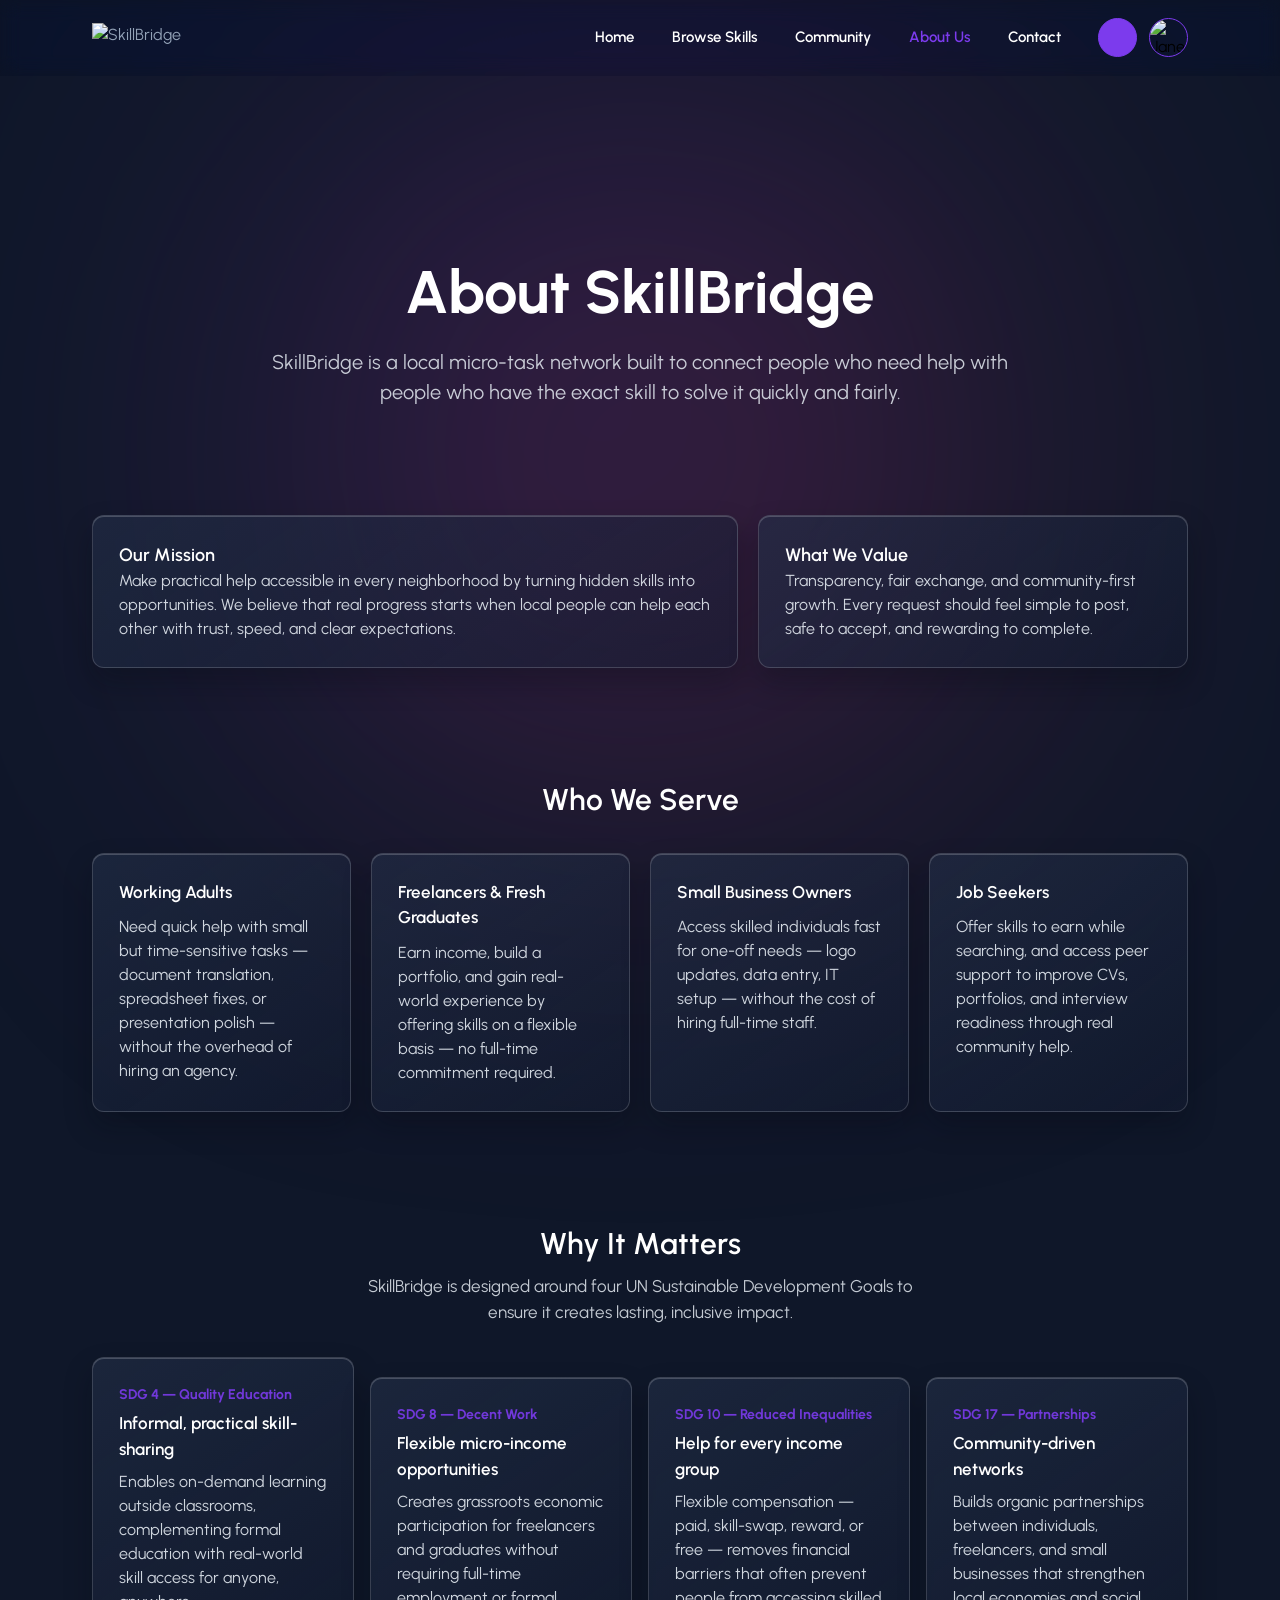
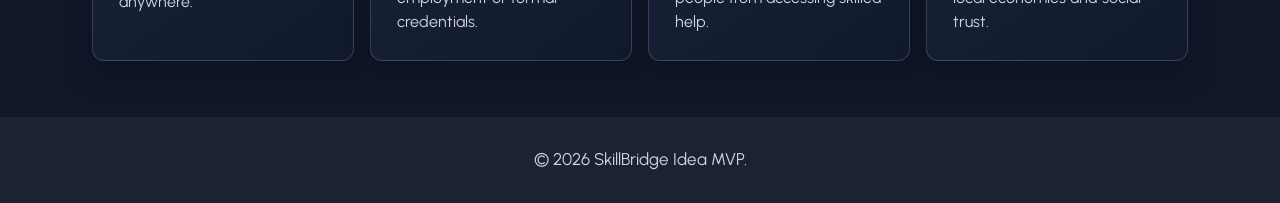
==== commit da674f73: "added fade in animations to make it smooth" ====
--- a/about-us.html
+++ b/about-us.html
@@ -185,8 +185,14 @@
                     aria-label="about skillbridge"
                 >
                     <div class="container">
-                        <h1 class="headline-lg">About SkillBridge</h1>
-                        <p class="section-text body-lg">
+                        <h1 class="headline-lg" data-reveal>
+                            About SkillBridge
+                        </h1>
+                        <p
+                            class="section-text body-lg"
+                            data-reveal
+                            data-reveal-delay="0.08s"
+                        >
                             SkillBridge is a local micro-task network built to
                             connect people who need help with people who have
                             the exact skill to solve it quickly and fairly.
@@ -196,7 +202,7 @@
 
                 <section class="section" aria-label="about details">
                     <div class="container about-layout">
-                        <article class="about-panel">
+                        <article class="about-panel" data-reveal>
                             <h2 class="title-md">Our Mission</h2>
                             <p>
                                 Make practical help accessible in every
@@ -207,7 +213,11 @@
                             </p>
                         </article>
 
-                        <article class="about-panel">
+                        <article
+                            class="about-panel"
+                            data-reveal
+                            data-reveal-delay="0.08s"
+                        >
                             <h2 class="title-md">What We Value</h2>
                             <p>
                                 Transparency, fair exchange, and community-first
@@ -223,6 +233,7 @@
                         <h2
                             class="headline-md section-title text-center"
                             style="margin-bottom: 32px"
+                            data-reveal
                         >
                             Who We Serve
                         </h2>
@@ -237,7 +248,7 @@
                                 display: grid;
                             "
                         >
-                            <article class="about-panel">
+                            <article class="about-panel" data-reveal>
                                 <h3
                                     class="title-sm"
                                     style="margin-bottom: 10px"
@@ -252,7 +263,11 @@
                                 </p>
                             </article>
 
-                            <article class="about-panel">
+                            <article
+                                class="about-panel"
+                                data-reveal
+                                data-reveal-delay="0.08s"
+                            >
                                 <h3
                                     class="title-sm"
                                     style="margin-bottom: 10px"
@@ -267,7 +282,11 @@
                                 </p>
                             </article>
 
-                            <article class="about-panel">
+                            <article
+                                class="about-panel"
+                                data-reveal
+                                data-reveal-delay="0.16s"
+                            >
                                 <h3
                                     class="title-sm"
                                     style="margin-bottom: 10px"
@@ -281,7 +300,11 @@
                                 </p>
                             </article>
 
-                            <article class="about-panel">
+                            <article
+                                class="about-panel"
+                                data-reveal
+                                data-reveal-delay="0.24s"
+                            >
                                 <h3
                                     class="title-sm"
                                     style="margin-bottom: 10px"
@@ -304,6 +327,7 @@
                         <h2
                             class="headline-md section-title text-center"
                             style="margin-bottom: 10px"
+                            data-reveal
                         >
                             Why It Matters
                         </h2>
@@ -314,6 +338,8 @@
                                 opacity: 0.85;
                                 margin-bottom: 32px;
                             "
+                            data-reveal
+                            data-reveal-delay="0.08s"
                         >
                             SkillBridge is designed around four UN Sustainable
                             Development Goals to ensure it creates lasting,
@@ -329,7 +355,7 @@
                                 );
                             "
                         >
-                            <article class="about-panel">
+                            <article class="about-panel" data-reveal>
                                 <p
                                     class="label-md"
                                     style="
@@ -351,7 +377,11 @@
                                 </p>
                             </article>
 
-                            <article class="about-panel">
+                            <article
+                                class="about-panel"
+                                data-reveal
+                                data-reveal-delay="0.08s"
+                            >
                                 <p
                                     class="label-md"
                                     style="
@@ -373,7 +403,11 @@
                                 </p>
                             </article>
 
-                            <article class="about-panel">
+                            <article
+                                class="about-panel"
+                                data-reveal
+                                data-reveal-delay="0.16s"
+                            >
                                 <p
                                     class="label-md"
                                     style="
@@ -395,7 +429,11 @@
                                 </p>
                             </article>
 
-                            <article class="about-panel">
+                            <article
+                                class="about-panel"
+                                data-reveal
+                                data-reveal-delay="0.24s"
+                            >
                                 <p
                                     class="label-md"
                                     style="
@@ -431,6 +469,32 @@
                 </div>
             </div>
         </footer>
+
+        <div class="mobile-contact-cta" aria-label="quick contact options">
+            <a
+                href="mailto:jacobjayenpillai@gmail.com"
+                class="mobile-contact-link"
+            >
+                <ion-icon name="mail-outline" aria-hidden="true"></ion-icon>
+                <span class="label-md">Email</span>
+            </a>
+            <a
+                href="https://wa.me/60166128291"
+                class="mobile-contact-link"
+                target="_blank"
+                rel="noopener noreferrer"
+            >
+                <ion-icon
+                    name="logo-whatsapp"
+                    aria-hidden="true"
+                ></ion-icon>
+                <span class="label-md">WhatsApp</span>
+            </a>
+            <a href="./contact.html" class="mobile-contact-link">
+                <ion-icon name="chatbox-ellipses-outline"></ion-icon>
+                <span class="label-md">Contact</span>
+            </a>
+        </div>
 
         <a
             href="#top"
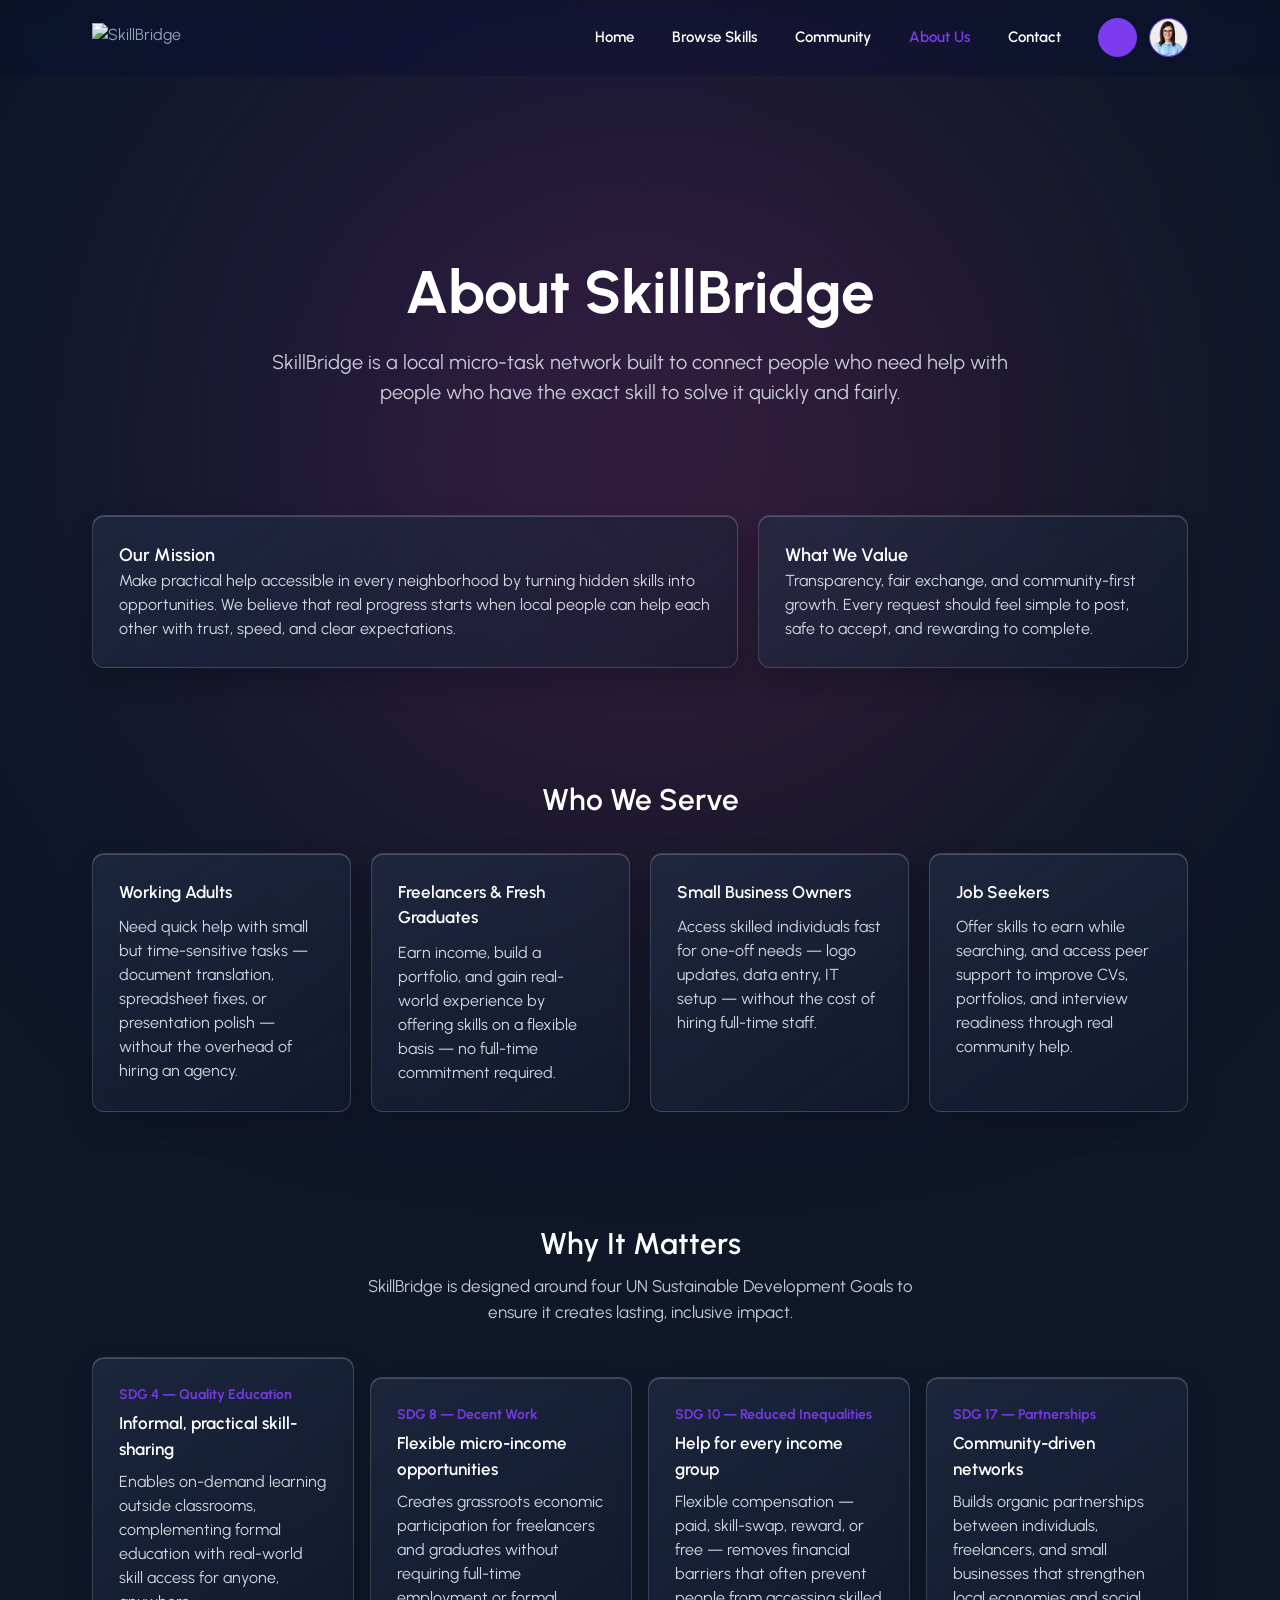
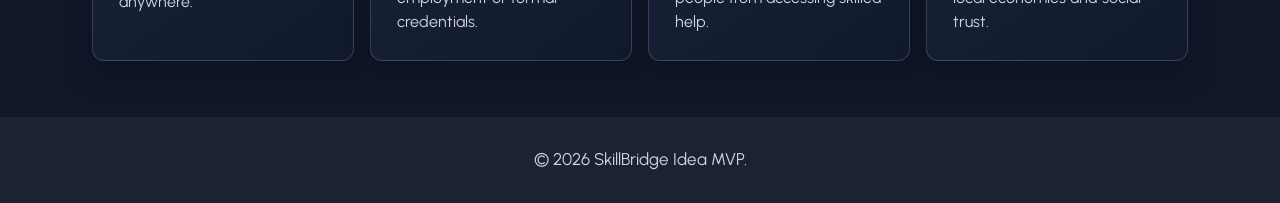
==== commit 9c331147: "Add task detail page, helper profiles, newsletter, mark-done, WebP images - task.html: task detail p" ====
--- a/about-us.html
+++ b/about-us.html
@@ -150,7 +150,7 @@
                         aria-label="SkillBridge account: Jane Doe"
                     >
                         <img
-                            src="./assets/images/profile.jpg"
+                            src="./assets/images/profile.webp"
                             width="50"
                             height="50"
                             alt="Jane Doe"
@@ -508,6 +508,9 @@
         <div class="body-bg-shape"></div>
 
         <script src="./assets/js/script.js"></script>
+        <script type="module" src="./assets/js/firebase-config.js"></script>
+        <script type="module" src="./assets/js/auth.js"></script>
+        <script type="module" src="./assets/js/tasks.js"></script>
         <script
             type="module"
             src="https://unpkg.com/ionicons@5.5.2/dist/ionicons/ionicons.esm.js"
--- a/assets/css/style.css
+++ b/assets/css/style.css
@@ -504,10 +504,39 @@
     margin-block: 16px 32px;
 }
 
+.hero-actions {
+    display: flex;
+    flex-wrap: wrap;
+    gap: 12px;
+    justify-content: center;
+    margin-inline: auto;
+}
+
 .hero .btn {
-    margin-inline: auto;
     box-shadow: 0 0 0 0 hsla(262, 83%, 58%, 0.45);
     animation: heroCtaPulse 3s ease-in-out infinite;
+}
+
+.btn-outline {
+    background-color: transparent;
+    border: 1.5px solid var(--white_a30);
+    color: var(--white);
+    max-width: max-content;
+    font-size: var(--body-md);
+    font-weight: var(--fw-600);
+    padding: 8px 20px;
+    border-radius: var(--radius-pill);
+    display: flex;
+    align-items: center;
+    gap: 4px;
+    transition: var(--transition-1);
+    cursor: pointer;
+}
+
+.btn-outline:is(:hover, :focus-visible) {
+    border-color: var(--blue-violet);
+    background-color: var(--blue-violet_a10);
+    color: var(--white);
 }
 
 @keyframes heroCtaPulse {
@@ -1255,6 +1284,60 @@
 }
 
 /*-----------------------------------*\
+  #HOW IT WORKS
+\*-----------------------------------*/
+
+.how-it-works {
+    padding-block: 40px 48px;
+}
+
+.how-it-works-title {
+    margin-block-end: 32px;
+}
+
+.how-steps {
+    display: grid;
+    gap: 16px;
+}
+
+.how-step {
+    padding: 24px 20px;
+    border-radius: var(--radius-12);
+    border: 1px solid var(--white_a16);
+    background: var(--glass-surface);
+    box-shadow: var(--shadow-glass);
+    text-align: center;
+}
+
+.how-step-num {
+    width: 44px;
+    height: 44px;
+    border-radius: 50%;
+    background: var(--linear-gradient-2);
+    color: var(--white);
+    font-size: 1.6rem;
+    font-weight: var(--fw-700);
+    display: flex;
+    align-items: center;
+    justify-content: center;
+    margin: 0 auto 16px;
+    box-shadow: 0 4px 14px hsla(262, 83%, 58%, 0.35);
+}
+
+.how-step-title {
+    color: var(--white);
+    font-size: var(--title-sm);
+    font-weight: var(--fw-600);
+    margin-block-end: 8px;
+}
+
+.how-step-text {
+    color: var(--cadet-grey);
+    font-size: var(--label-lg);
+    line-height: 1.6;
+}
+
+/*-----------------------------------*\
   #STATS STRIP
 \*-----------------------------------*/
 
@@ -1690,6 +1773,10 @@
         bottom: 20px;
     }
 
+    .how-steps {
+        grid-template-columns: repeat(3, 1fr);
+    }
+
     .stats-grid {
         grid-template-columns: repeat(4, 1fr);
     }
@@ -1993,3 +2080,210 @@
         animation: none;
     }
 }
+
+/*-----------------------------------*\
+  #TOAST
+\*-----------------------------------*/
+
+.sb-toast {
+    position: fixed;
+    bottom: 28px;
+    left: 50%;
+    transform: translateX(-50%) translateY(16px);
+    background: linear-gradient(
+        135deg,
+        hsla(146, 55%, 18%, 0.97),
+        hsla(146, 55%, 11%, 0.97)
+    );
+    border: 1px solid hsla(146, 56%, 50%, 0.28);
+    color: var(--white);
+    padding: 13px 20px;
+    border-radius: var(--radius-pill);
+    font-size: 1.45rem;
+    font-weight: var(--fw-500);
+    box-shadow:
+        inset 0 1px 0 hsla(0, 0%, 100%, 0.1),
+        0 8px 28px hsla(220, 60%, 4%, 0.45);
+    display: flex;
+    align-items: center;
+    gap: 10px;
+    z-index: 9999;
+    white-space: nowrap;
+    max-width: calc(100vw - 32px);
+    opacity: 0;
+    pointer-events: none;
+    transition:
+        opacity 0.3s ease,
+        transform 0.3s ease;
+}
+
+.sb-toast.is-visible {
+    opacity: 1;
+    transform: translateX(-50%) translateY(0);
+    pointer-events: auto;
+}
+
+/*-----------------------------------*\
+  #AUTH (modal, header state, dropdown)
+\*-----------------------------------*/
+
+.auth-tabs {
+    display: flex;
+    gap: 6px;
+    background: hsla(220, 34%, 12%, 0.5);
+    border: 1px solid hsla(0, 0%, 100%, 0.14);
+    border-radius: var(--radius-pill);
+    padding: 4px;
+    margin-block-end: 20px;
+}
+
+.auth-tab {
+    flex: 1;
+    padding: 8px 14px;
+    border: none;
+    background: none;
+    color: var(--alice-blue-2);
+    font-family: var(--ff-urbanist);
+    font-size: var(--label-lg);
+    font-weight: var(--fw-600);
+    border-radius: var(--radius-pill);
+    cursor: pointer;
+    transition: var(--transition-1);
+}
+
+.auth-tab.active {
+    background: var(--blue-violet);
+    color: var(--white);
+}
+
+.auth-google-btn {
+    width: 100%;
+    display: flex;
+    align-items: center;
+    justify-content: center;
+    gap: 10px;
+    padding: 11px 15px;
+    background: var(--white);
+    color: var(--gunmetal);
+    border: none;
+    border-radius: var(--radius-8);
+    font-family: var(--ff-urbanist);
+    font-size: var(--body-md);
+    font-weight: var(--fw-600);
+    cursor: pointer;
+    transition: var(--transition-1);
+}
+
+.auth-google-btn:is(:hover, :focus-visible) {
+    box-shadow: var(--shadow-5);
+    transform: translateY(-1px);
+}
+
+.auth-google-btn ion-icon {
+    font-size: 2rem;
+    color: #ea4335;
+}
+
+.auth-divider {
+    display: flex;
+    align-items: center;
+    gap: 12px;
+    margin-block: 18px;
+    color: var(--cadet-grey);
+    font-size: 1.3rem;
+}
+
+.auth-divider::before,
+.auth-divider::after {
+    content: "";
+    flex: 1;
+    height: 1px;
+    background: hsla(0, 0%, 100%, 0.16);
+}
+
+.auth-status {
+    min-height: 18px;
+    font-size: 1.3rem;
+    margin-block: 8px 4px;
+}
+
+.auth-status.is-error {
+    color: hsl(0, 72%, 70%);
+}
+
+.auth-status.is-loading {
+    color: var(--alice-blue-2);
+}
+
+.auth-login-btn {
+    padding-block: 8px;
+    padding-inline: 18px;
+}
+
+.auth-avatar-initial {
+    display: flex;
+    align-items: center;
+    justify-content: center;
+    width: 100%;
+    height: 100%;
+    background: var(--blue-violet);
+    color: var(--white);
+    font-weight: var(--fw-700);
+    font-size: 1.8rem;
+}
+
+.auth-menu {
+    position: relative;
+}
+
+.auth-dropdown {
+    position: absolute;
+    top: calc(100% + 10px);
+    right: 0;
+    min-width: 200px;
+    background: linear-gradient(
+        145deg,
+        hsla(220, 34%, 20%, 0.96),
+        hsla(224, 42%, 13%, 0.94)
+    );
+    border: 1px solid hsla(0, 0%, 100%, 0.2);
+    border-radius: var(--radius-12);
+    box-shadow: var(--shadow-2);
+    backdrop-filter: blur(14px);
+    -webkit-backdrop-filter: blur(14px);
+    padding: 14px;
+    z-index: 1001;
+}
+
+.auth-dropdown-name {
+    color: var(--white);
+    font-weight: var(--fw-600);
+    font-size: 1.5rem;
+}
+
+.auth-dropdown-email {
+    color: var(--cadet-grey);
+    font-size: 1.3rem;
+    margin-block-end: 10px;
+    word-break: break-all;
+}
+
+.auth-dropdown-item {
+    display: block;
+    width: 100%;
+    text-align: left;
+    padding: 9px 10px;
+    background: none;
+    border: none;
+    border-radius: var(--radius-6);
+    color: var(--alice-blue-2);
+    font-family: var(--ff-urbanist);
+    font-size: var(--label-lg);
+    cursor: pointer;
+    transition: var(--transition-1);
+}
+
+.auth-dropdown-item:is(:hover, :focus-visible) {
+    background: var(--blue-violet_a10);
+    color: var(--white);
+}
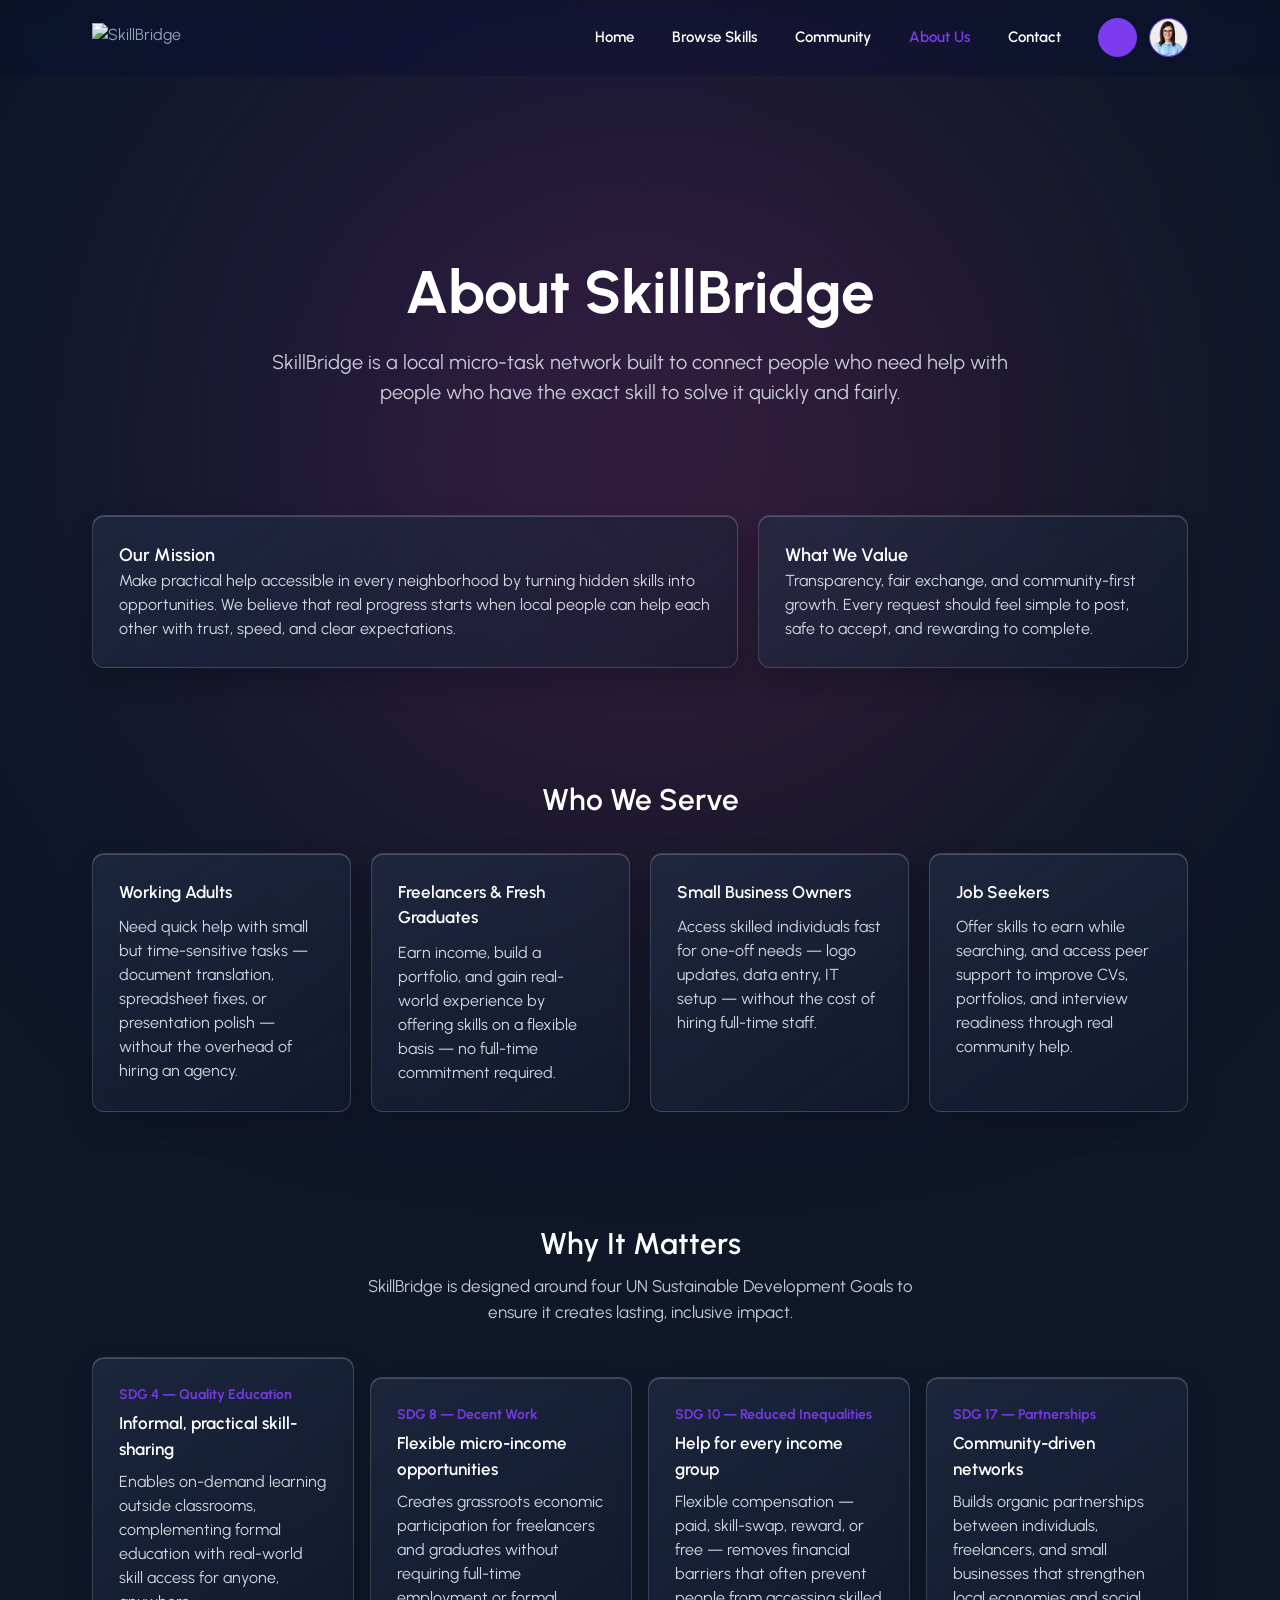
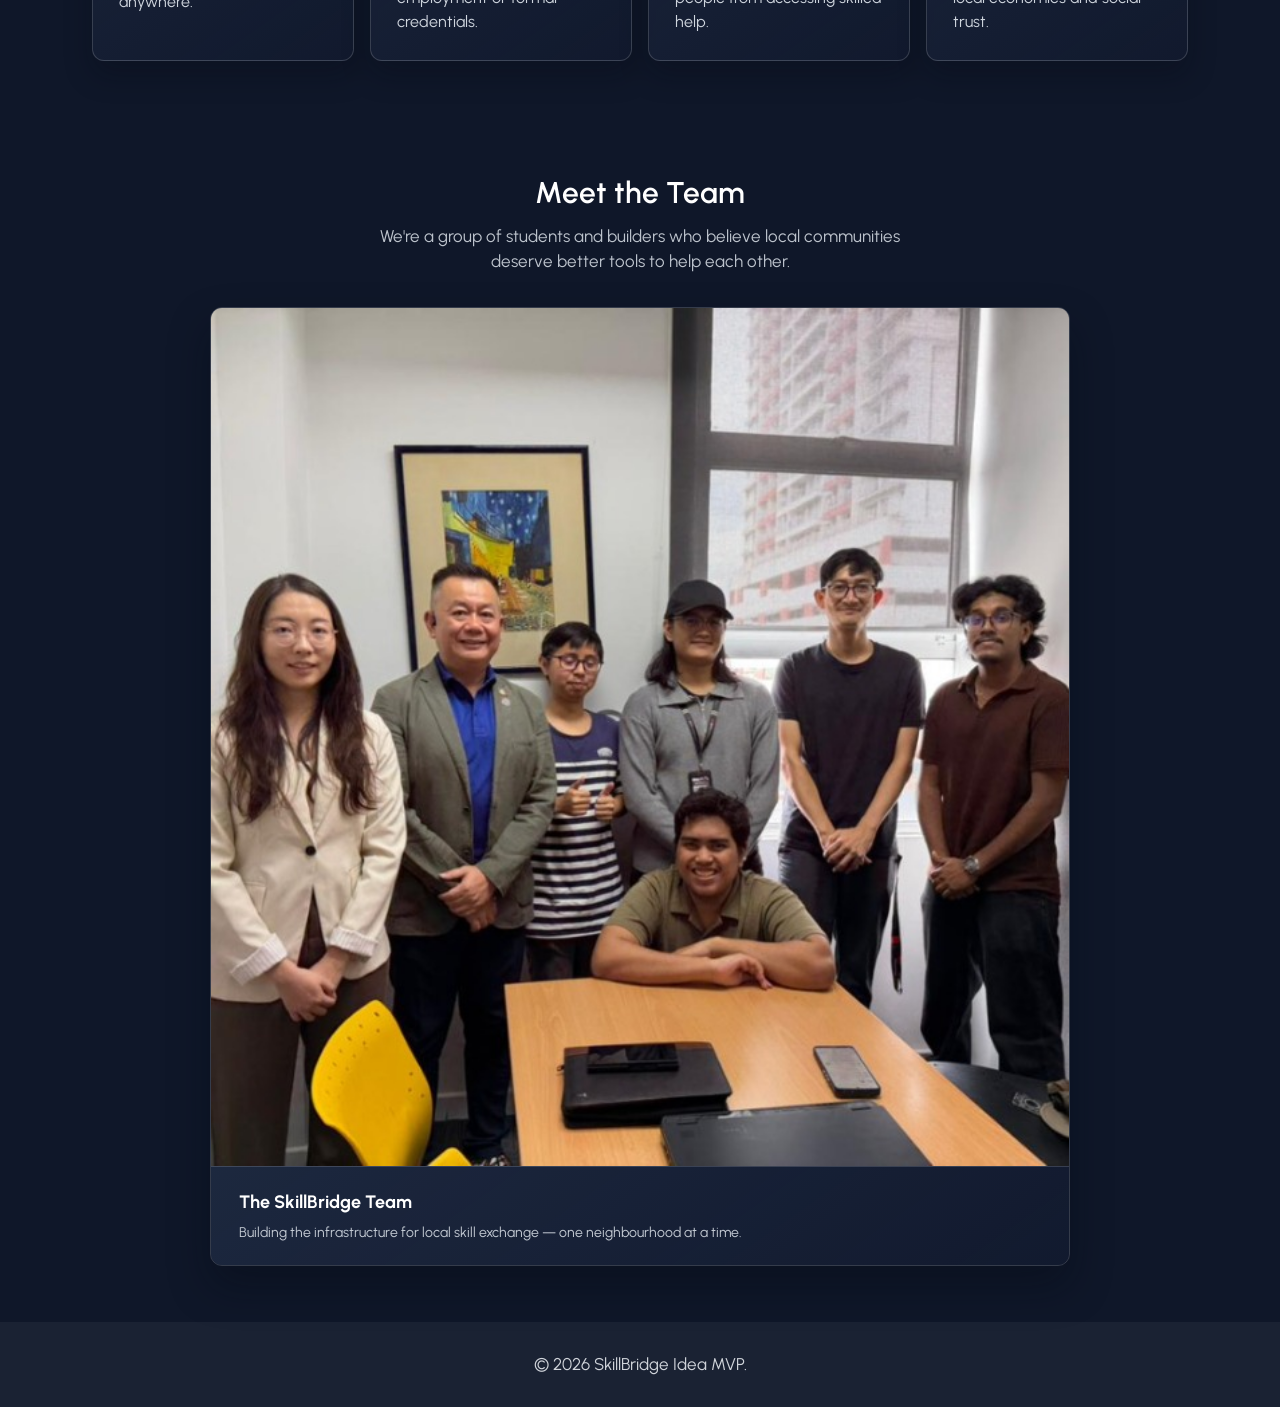
==== commit 060ae0ce: "Enrich Community and About pages for demo video Community: add animated impact stats strip (2400+ ta" ====
--- a/about-us.html
+++ b/about-us.html
@@ -55,6 +55,41 @@
             .about-panel p {
                 color: var(--alice-blue-2);
                 opacity: 0.9;
+            }
+
+            .team-photo-wrap {
+                border-radius: var(--radius-12);
+                overflow: hidden;
+                border: 1px solid var(--white_a16);
+                box-shadow: inset 0 1px 0 hsla(0,0%,100%,0.18), 0 20px 40px hsla(220,58%,5%,0.4);
+                max-width: 860px;
+                margin: 0 auto;
+            }
+
+            .team-photo-wrap img {
+                width: 100%;
+                display: block;
+                object-fit: cover;
+            }
+
+            .team-caption {
+                background: linear-gradient(145deg, hsla(220,35%,21%,0.7), hsla(224,43%,14%,0.55));
+                padding: 22px 28px;
+                border-top: 1px solid var(--white_a16);
+            }
+
+            .team-caption h3 {
+                color: var(--white);
+                font-size: var(--title-md, 2rem);
+                font-weight: var(--fw-700);
+                margin-bottom: 6px;
+            }
+
+            .team-caption p {
+                color: var(--alice-blue-2);
+                font-size: 1.4rem;
+                opacity: 0.85;
+                margin: 0;
             }
 
             @media (min-width: 768px) {
@@ -454,6 +489,23 @@
                                     and social trust.
                                 </p>
                             </article>
+                        </div>
+                    </div>
+                </section>
+
+                <!-- Team section -->
+                <section class="section" aria-label="meet the team">
+                    <div class="container">
+                        <h2 class="headline-md section-title text-center" style="margin-bottom:10px" data-reveal>Meet the Team</h2>
+                        <p class="body-md text-center" style="color:var(--alice-blue-2);opacity:0.82;max-width:560px;margin:0 auto 32px" data-reveal data-reveal-delay="0.08s">
+                            We're a group of students and builders who believe local communities deserve better tools to help each other.
+                        </p>
+                        <div class="team-photo-wrap" data-reveal data-reveal-delay="0.12s">
+                            <img src="./assets/images/image.png" alt="The SkillBridge team" />
+                            <div class="team-caption">
+                                <h3>The SkillBridge Team</h3>
+                                <p>Building the infrastructure for local skill exchange — one neighbourhood at a time.</p>
+                            </div>
                         </div>
                     </div>
                 </section>
